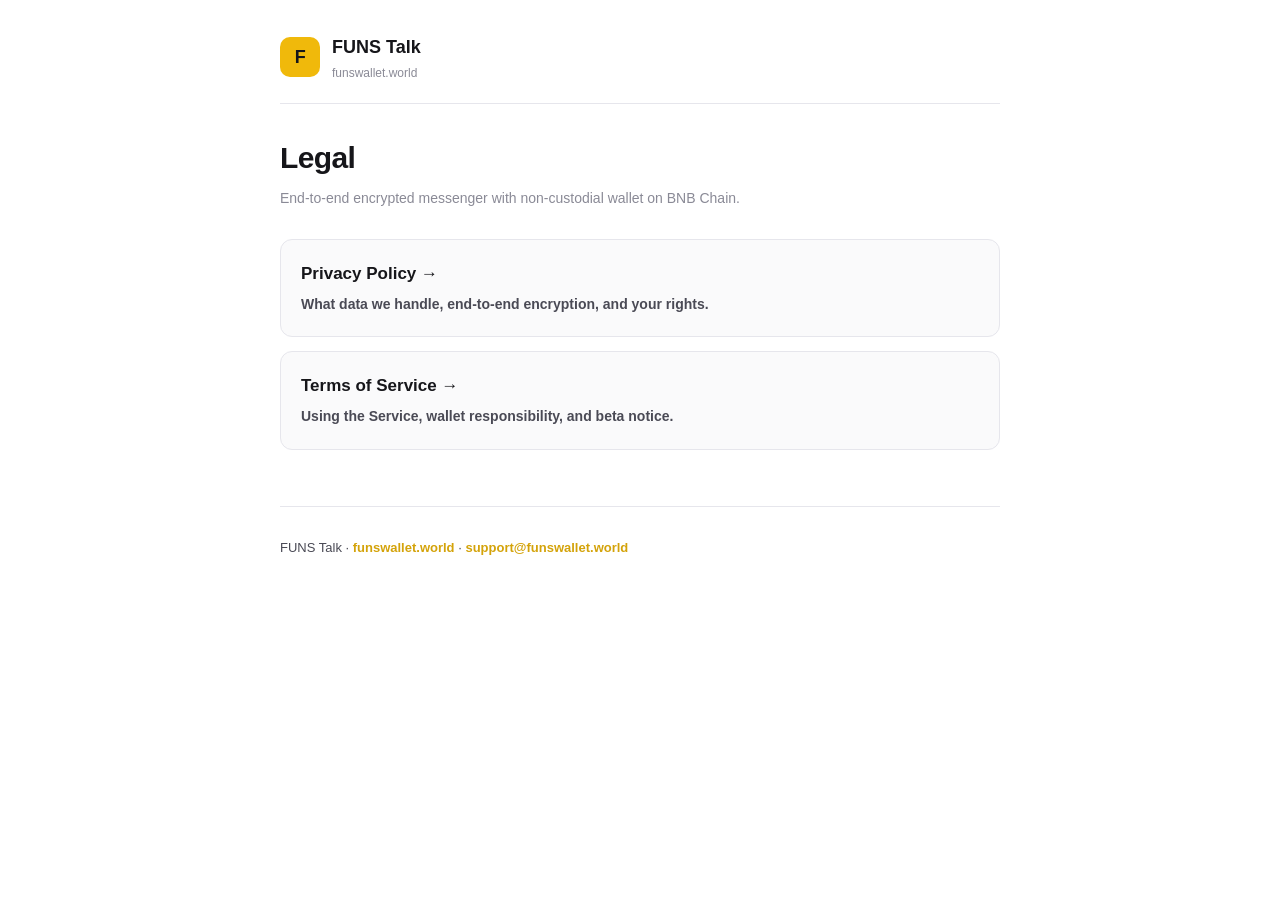
==== index.html @ 5d5c9460 "FUNS Talk legal docs — Privacy Policy + Terms (EN)" ====
<!DOCTYPE html>
<html lang="en">
<head>
<meta charset="UTF-8">
<meta name="viewport" content="width=device-width, initial-scale=1">
<title>FUNS Talk · Legal</title>
<meta name="description" content="FUNS Talk legal documents — Privacy Policy and Terms of Service.">
<link rel="stylesheet" href="style.css">
</head>
<body>
<div class="wrap">
  <header class="site">
    <div class="logo">F</div>
    <div class="brand">FUNS Talk<small>funswallet.world</small></div>
  </header>

  <h1>Legal</h1>
  <div class="meta">End-to-end encrypted messenger with non-custodial wallet on BNB Chain.</div>

  <div class="cards">
    <a class="card" href="privacy.html">
      <h3>Privacy Policy →</h3>
      <p>What data we handle, end-to-end encryption, and your rights.</p>
    </a>
    <a class="card" href="terms.html">
      <h3>Terms of Service →</h3>
      <p>Using the Service, wallet responsibility, and beta notice.</p>
    </a>
  </div>

  <footer class="site">
    <p>FUNS Talk · <a href="https://funswallet.world">funswallet.world</a> · <a href="mailto:support@funswallet.world">support@funswallet.world</a></p>
  </footer>
</div>
</body>
</html>
---- style.css ----
:root {
  --bnb: #F0B90B;
  --bnb-dark: #D4A30A;
  --ink: #16161a;
  --mid: #4a4a55;
  --dim: #8a8a96;
  --line: #e6e6ec;
  --bg: #ffffff;
  --card: #fafafb;
}
* { box-sizing: border-box; }
html { -webkit-text-size-adjust: 100%; }
body {
  margin: 0;
  font-family: -apple-system, BlinkMacSystemFont, "Segoe UI", Roboto, "Helvetica Neue", Arial, "Apple SD Gothic Neo", "Noto Sans KR", sans-serif;
  color: var(--ink);
  background: var(--bg);
  line-height: 1.7;
  font-size: 16px;
}
.wrap { max-width: 760px; margin: 0 auto; padding: 32px 20px 80px; }
header.site {
  display: flex; align-items: center; gap: 12px;
  padding-bottom: 20px; margin-bottom: 28px;
  border-bottom: 1px solid var(--line);
}
.logo {
  width: 40px; height: 40px; border-radius: 10px;
  background: var(--bnb); color: var(--ink);
  display: flex; align-items: center; justify-content: center;
  font-weight: 800; font-size: 18px; letter-spacing: -0.5px;
}
.brand { font-weight: 700; font-size: 18px; }
.brand small { display: block; font-weight: 500; color: var(--dim); font-size: 12px; }
h1 { font-size: 30px; font-weight: 800; letter-spacing: -0.6px; margin: 8px 0 4px; }
.meta { color: var(--dim); font-size: 14px; margin-bottom: 8px; }
.note {
  background: var(--card); border: 1px solid var(--line);
  border-left: 3px solid var(--bnb);
  padding: 12px 16px; border-radius: 8px; font-size: 14px; color: var(--mid);
  margin: 20px 0 28px;
}
h2 { font-size: 20px; font-weight: 700; margin: 36px 0 10px; letter-spacing: -0.3px; }
p { margin: 10px 0; color: var(--mid); }
strong { color: var(--ink); }
ul { margin: 10px 0; padding-left: 22px; color: var(--mid); }
li { margin: 6px 0; }
table { width: 100%; border-collapse: collapse; margin: 16px 0; font-size: 14px; }
th, td { text-align: left; padding: 10px 12px; border-bottom: 1px solid var(--line); vertical-align: top; }
th { color: var(--ink); font-weight: 700; background: var(--card); }
a { color: var(--bnb-dark); text-decoration: none; font-weight: 600; }
a:hover { text-decoration: underline; }
footer.site { margin-top: 56px; padding-top: 20px; border-top: 1px solid var(--line); color: var(--dim); font-size: 13px; }
.nav { display: flex; gap: 18px; margin-top: 6px; }
.cards { display: grid; gap: 14px; margin-top: 28px; }
.card {
  display: block; padding: 20px; border: 1px solid var(--line); border-radius: 12px;
  background: var(--card); transition: border-color .15s;
}
.card:hover { border-color: var(--bnb); text-decoration: none; }
.card h3 { margin: 0 0 4px; font-size: 17px; color: var(--ink); }
.card p { margin: 0; font-size: 14px; }
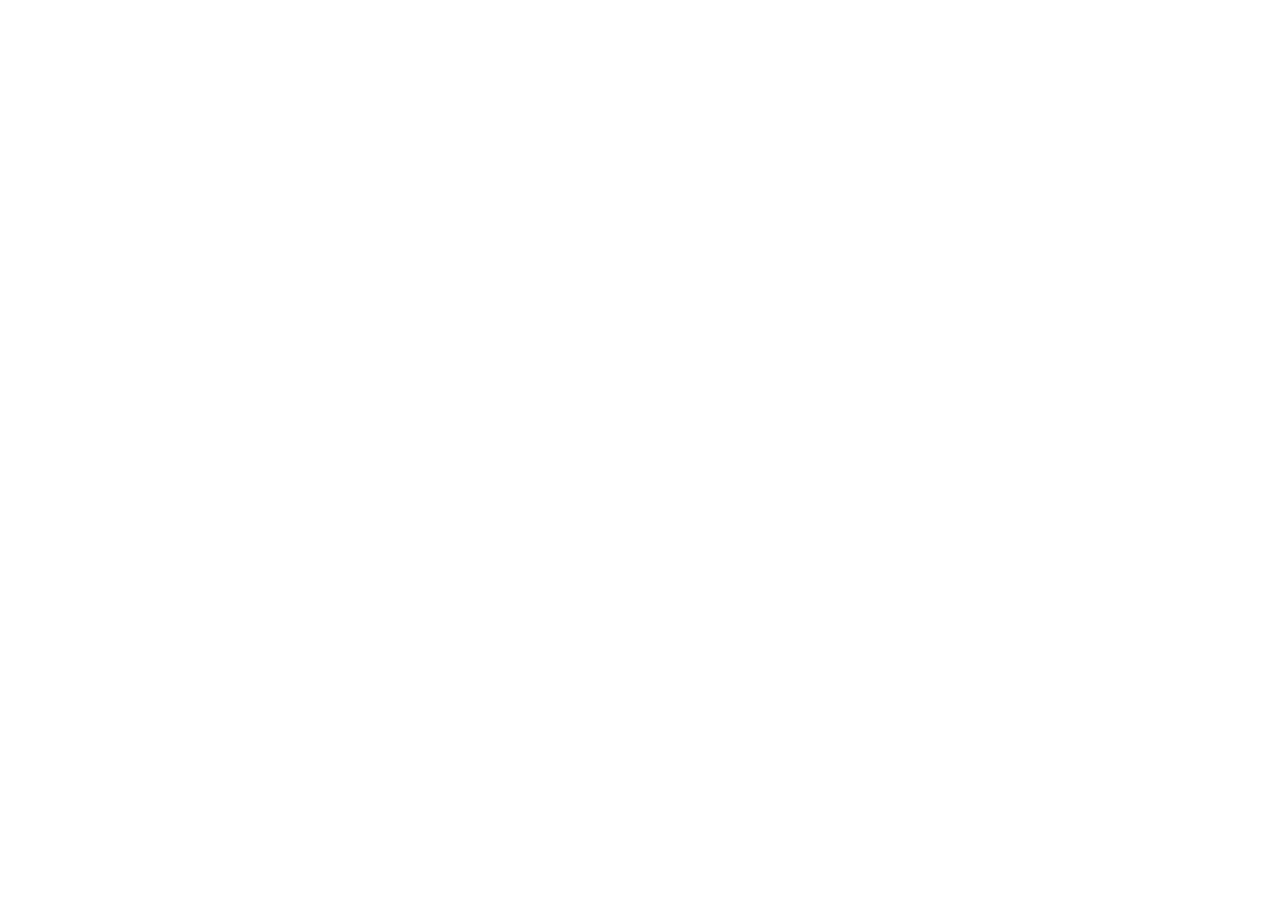
==== commit 5a137549: "update" ====
--- a/index.html
+++ b/index.html
@@ -1,36 +1,15 @@
-<!DOCTYPE html>
+<!doctype html>
 <html lang="en">
 <head>
-<meta charset="UTF-8">
+<meta charset="utf-8">
 <meta name="viewport" content="width=device-width, initial-scale=1">
-<title>FUNS Talk · Legal</title>
-<meta name="description" content="FUNS Talk legal documents — Privacy Policy and Terms of Service.">
-<link rel="stylesheet" href="style.css">
+<title>FunS Talk</title>
+<link rel="canonical" href="https://funs.world/talk/">
+<meta http-equiv="refresh" content="0; url=https://funs.world/talk/">
+<meta name="robots" content="noindex">
 </head>
 <body>
-<div class="wrap">
-  <header class="site">
-    <div class="logo">F</div>
-    <div class="brand">FUNS Talk<small>funswallet.world</small></div>
-  </header>
-
-  <h1>Legal</h1>
-  <div class="meta">End-to-end encrypted messenger with non-custodial wallet on BNB Chain.</div>
-
-  <div class="cards">
-    <a class="card" href="privacy.html">
-      <h3>Privacy Policy →</h3>
-      <p>What data we handle, end-to-end encryption, and your rights.</p>
-    </a>
-    <a class="card" href="terms.html">
-      <h3>Terms of Service →</h3>
-      <p>Using the Service, wallet responsibility, and beta notice.</p>
-    </a>
-  </div>
-
-  <footer class="site">
-    <p>FUNS Talk · <a href="https://funswallet.world">funswallet.world</a> · <a href="mailto:support@funswallet.world">support@funswallet.world</a></p>
-  </footer>
-</div>
+<p>This page has moved to <a href="https://funs.world/talk/">https://funs.world/talk/</a>.</p>
+<p>FunS Talk is developed and operated by AZEND PTE. LTD. (Singapore).</p>
 </body>
 </html>
